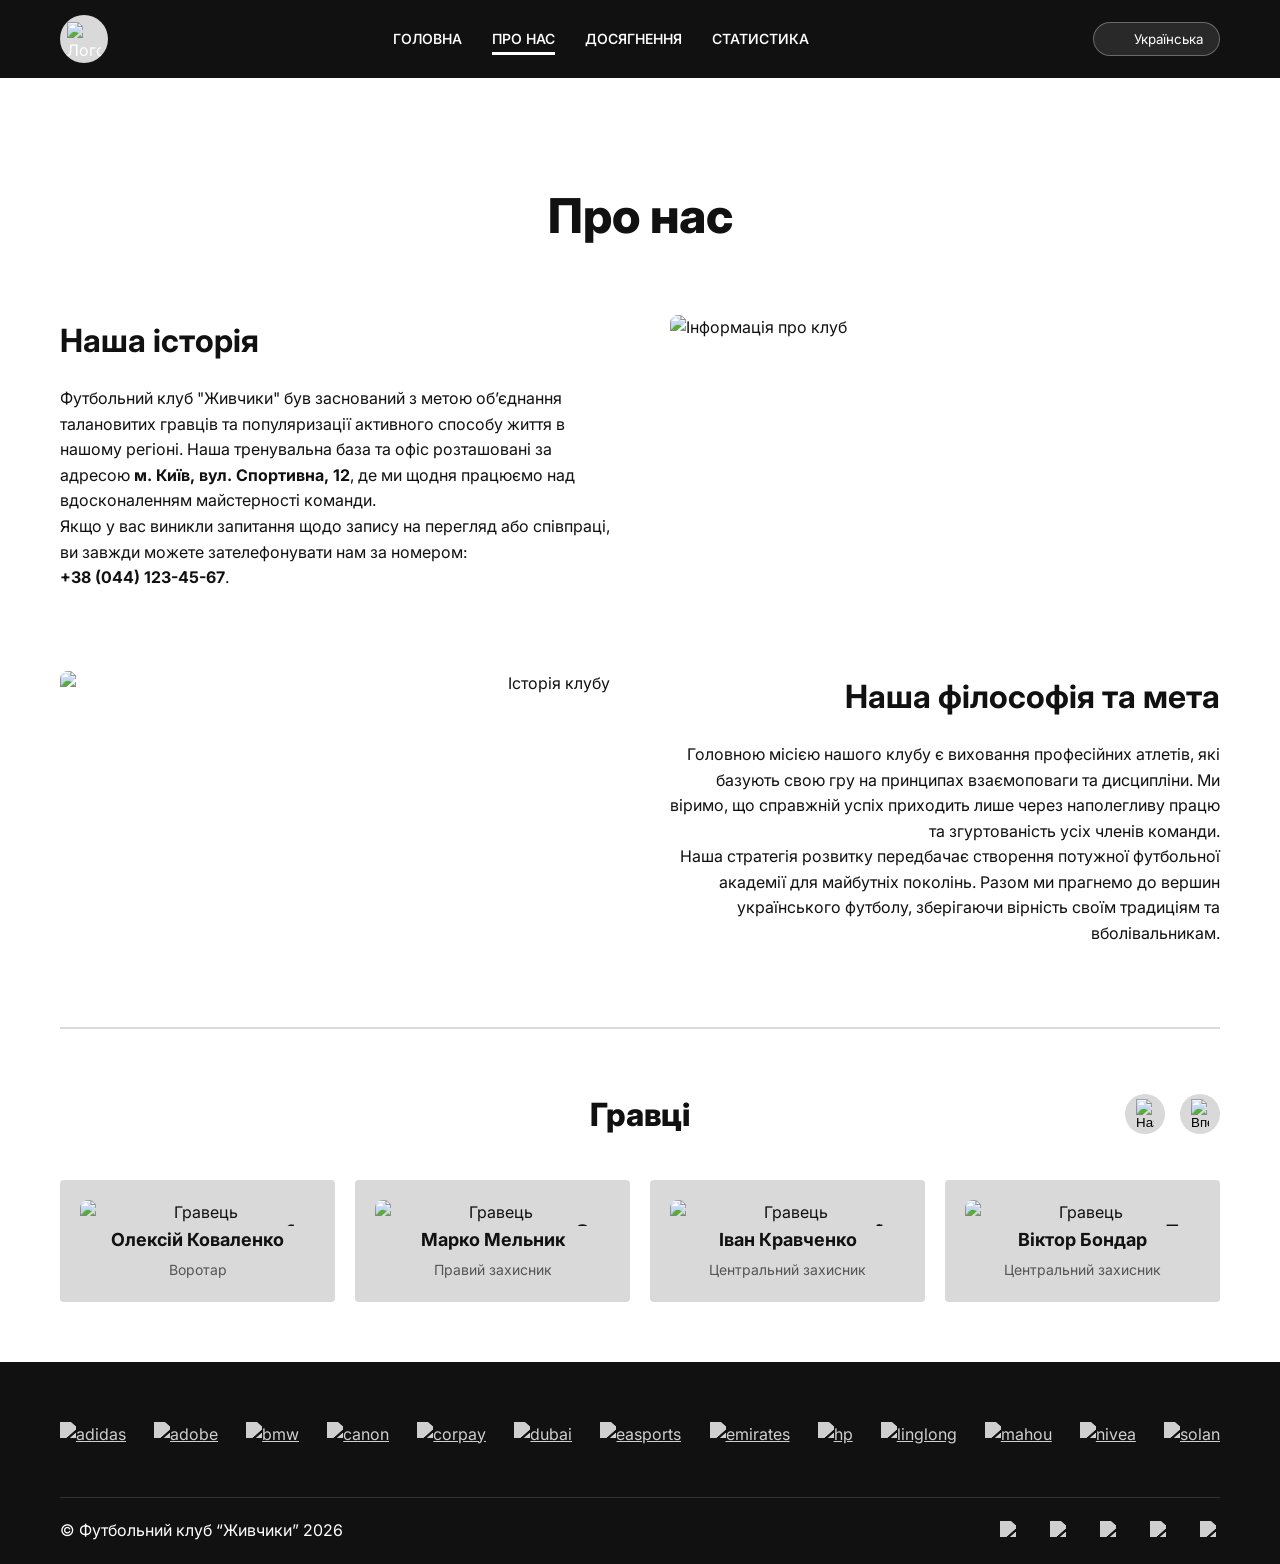
==== about.html @ bc5834ad "website" ====
<!DOCTYPE html>
<html lang="uk">
<head>
    <meta charset="UTF-8">
    <meta name="viewport" content="width=device-width, initial-scale=1.0">
    <title data-key="about_page_title">Про нас - ФК "Живчики"</title>
    <meta name="description" content="Дізнайтеся більше про історію та команду футбольного клубу Живчики.">
    <link rel="icon" href="img/logo.png" type="image/x-icon">
    <link href="https://fonts.googleapis.com/css2?family=Inter:wght@400;600;800&display=swap" rel="stylesheet">
    <link rel="stylesheet" href="style.css">
</head>
<body>

    <header class="header">
        <div class="container header__content">
            <div class="header__logo">
                <div class="logo-circle">
                    <img src="img/logo.png" alt="Логотип клубу" class="logo-img">
                </div>
            </div>
            
            <nav class="header__nav">
                <ul>
                    <li><a href="index.html" data-key="nav_home">ГОЛОВНА</a></li>
                    <li><a href="#" class="active" data-key="nav_about">ПРО НАС</a></li>
                    <li><a href="achievements.html" data-key="nav_achievements">ДОСЯГНЕННЯ</a></li>
                    <li><a href="#" id="stats-btn" data-key="nav_stats">СТАТИСТИКА</a></li>
                </ul>
            </nav>
            
            <div class="header__actions">
                <div class="lang-combobox" id="langSelector">
                    <button class="lang-btn">
                        <img src="img/language.svg" alt="" class="icon-small">
                        <span class="current-lang" data-key="lang_name">Українська</span>
                    </button>
                    <ul class="lang-dropdown">
                        <li><a href="?lang=ua">Українська</a></li>
                        <li><a href="?lang=en">English</a></li>
                    </ul>
                </div>
            </div>
        </div>
    </header>

    <main class="main-content">
        <div class="container">
            <h1 class="page-title" data-key="about_title">Про нас</h1>

            <section class="info-block">
                <div class="info-block__text">
                    <h2 data-key="history_header">Наша історія</h2>
                    <p data-key="history_text">Футбольний клуб "Живчики" був заснований з метою об'єднання талановитих гравців та популяризації активного способу життя в нашому регіоні. 
                        Наша тренувальна база та офіс розташовані за адресою <strong>м. Київ, вул. Спортивна, 12</strong>, де ми щодня працюємо над вдосконаленням майстерності команди. 
                        <br>Якщо у вас виникли запитання щодо запису на перегляд або співпраці, ви завжди можете зателефонувати нам за номером: <br><strong>+38 (044) 123-45-67</strong>.</p>
                </div>
                <div class="info-block__image">
                    <img src="img/fc-photo2.jpeg" alt="Інформація про клуб" class="block-img">
                </div>
            </section>

            <section class="info-block info-block--reverse">
                <div class="info-block__text">
                    <h2 data-key="philosophy_header">Наша філософія та мета</h2>
                    <p data-key="philosophy_text">Головною місією нашого клубу є виховання професійних атлетів, які базують свою гру на принципах взаємоповаги та дисципліни. 
                        Ми віримо, що справжній успіх приходить лише через наполегливу працю та згуртованість усіх членів команди. 
                        <br>Наша стратегія розвитку передбачає створення потужної футбольної академії для майбутніх поколінь. 
                        Разом ми прагнемо до вершин українського футболу, зберігаючи вірність своїм традиціям та вболівальникам.</p>
                </div>
                <div class="info-block__image">
                    <img src="img/fc-photo3.jpg" alt="Історія клубу" class="block-img">
                </div>
            </section>

            <hr class="section-divider">

           <section class="players-carousel">
                <div class="carousel-header">
                    <h2 data-key="players_header">Гравці</h2>
                    <div class="carousel-controls">
                        <button class="control-btn" id="prevBtn"><img src="img/left-btn.png" alt="Назад"></button>
                        <button class="control-btn" id="nextBtn"><img src="img/right-btn.png" alt="Вперед"></button>
                    </div>
                </div>

                <div class="carousel-viewport">
                    <div class="players-track" id="track">
                        
                        <div class="player-card">
                            <div class="player-photo-wrapper">
                                <span class="player-number">1</span>
                                <img src="img/player.png" alt="Гравець" class="player-photo">
                            </div>
                            <div class="player-info">
                                <h3 data-key="name_oleksiy_kovalenko">Олексій Коваленко</h3>
                                <p data-key="pos_gk">Воротар</p>
                            </div>
                        </div>

                        <div class="player-card">
                            <div class="player-photo-wrapper">
                                <span class="player-number">2</span>
                                <img src="img/player.png" alt="Гравець" class="player-photo">
                            </div>
                            <div class="player-info">
                                <h3 data-key="name_marko_melnyk">Марко Мельник</h3>
                                <p data-key="pos_rb">Правий захисник</p>
                            </div>
                        </div>

                        <div class="player-card">
                            <div class="player-photo-wrapper">
                                <span class="player-number">4</span>
                                <img src="img/player.png" alt="Гравець" class="player-photo">
                            </div>
                            <div class="player-info">
                                <h3 data-key="name_ivan_kravchenko">Іван Кравченко</h3>
                                <p data-key="pos_cb">Центральний захисник</p>
                            </div>
                        </div>

                        <div class="player-card">
                            <div class="player-photo-wrapper">
                                <span class="player-number">5</span>
                                <img src="img/player.png" alt="Гравець" class="player-photo">
                            </div>
                            <div class="player-info">
                                <h3 data-key="name_viktor_bondar">Віктор Бондар</h3>
                                <p data-key="pos_cb">Центральний захисник</p>
                            </div>
                        </div>

                        <div class="player-card">
                            <div class="player-photo-wrapper">
                                <span class="player-number">3</span>
                                <img src="img/player.png" alt="Гравець" class="player-photo">
                            </div>
                            <div class="player-info">
                                <h3 data-key="name_artem_sydorenko">Артем Сидоренко</h3>
                                <p data-key="pos_lb">Лівий захисник</p>
                            </div>
                        </div>

                        <div class="player-card">
                            <div class="player-photo-wrapper">
                                <span class="player-number">6</span>
                                <img src="img/player.png" alt="Гравець" class="player-photo">
                            </div>
                            <div class="player-info">
                                <h3 data-key="name_denys_polishchuk">Денис Поліщук</h3>
                                <p data-key="pos_cdm">Опорний півзахисник</p>
                            </div>
                        </div>

                        <div class="player-card">
                            <div class="player-photo-wrapper">
                                <span class="player-number">8</span>
                                <img src="img/player.png" alt="Гравець" class="player-photo">
                            </div>

                            <div class="player-info">
                                <h3 data-key="name_maksym_tkachenko">Максим Ткаченко</h3>
                                <p data-key="pos_cm">Центральний півзахисник</p>
                            </div>
                        </div>

                        <div class="player-card">
                            <div class="player-photo-wrapper">
                                <span class="player-number">10</span>
                                <img src="img/player.png" alt="Гравець" class="player-photo">
                            </div>
                            <div class="player-info">
                                <h3 data-key="name_andriy_shapoval">Андрій Шаповал</h3>
                                <p data-key="pos_cam">Атакувальний півзахисник</p>
                            </div>
                        </div>

                        <div class="player-card">
                            <div class="player-photo-wrapper">
                                <span class="player-number">7</span>
                                <img src="img/player.png" alt="Гравець" class="player-photo">
                            </div>
                            <div class="player-info">
                                <h3 data-key="name_ihor_petrenko">Ігор Петренко</h3>
                                <p data-key="pos_rw">Правий вінгер</p>
                            </div>
                        </div>

                        <div class="player-card">
                            <div class="player-photo-wrapper">
                                <span class="player-number">11</span>
                                <img src="img/player.png" alt="Гравець" class="player-photo">
                            </div>
                            <div class="player-info">
                                <h3 data-key="name_mykola_zubko">Микола Зубко</h3>
                                <p data-key="pos_lw">Лівий вінгер</p>
                            </div>
                        </div>

                        <div class="player-card">
                            <div class="player-photo-wrapper">
                                <span class="player-number">9</span>
                                <img src="img/player.png" alt="Гравець" class="player-photo">
                            </div>
                            <div class="player-info">
                                <h3 data-key="name_roman_shevchuk">Роман Шевчук</h3>
                                <p data-key="pos_st">Центральний нападник</p>
                            </div>
                        </div>
                    </div>
                </div>

            </section>
        </div>
    </main>

    <footer class="footer">
        <div class="container">
            <div class="footer__sponsors">
                <a href="https://www.adidas.co.uk/football" target="_blank"><img src="img/adidas_gray.svg" alt="adidas"></a>
                <a href="https://www.adobe.com/" target="_blank"><img src="img/adobe_gray.svg" alt="adobe"></a>
                <a href="https://www.bmw.pl/pl/index.html" target="_blank"><img src="img/BMW_gray.svg" alt="bmw"></a>
                <a href="https://eu.medical.canon/" target="_blank"><img src="img/canon_gray.svg" alt="canon"></a>
                <a href="https://www.corpay.com/" target="_blank"><img src="img/corpay_gray.svg" alt="corpay"></a>
                <a href="https://www.visitdubai.com/en" target="_blank"><img src="img/dubai_gray.svg" alt="dubai"></a>
                <a href="https://www.ea.com/games/ea-sports-fc?setLocale=en-us" target="_blank"><img src="img/ea-sports_gray.svg" alt="easports"></a>
                <a href="https://www.emirates.com/us/english" target="_blank"><img src="img/emirates_gray1.svg" alt="emirates"></a>
                <a href="https://www.hp.com/us-en/home.html" target="_blank"><img src="img/hp_gray.svg" alt="hp"></a>
                <a href="https://en.linglong.cn/about/index.html" target="_blank"><img src="img/linglong_gray.svg" alt="linglong"></a>
                <a href="https://www.mahou.com/en/" target="_blank"><img src="img/mahou_gray.svg" alt="mahou"></a>
                <a href="https://www.niveausa.com/products/men" target="_blank"><img src="img/nivea_gray.svg" alt="nivea"></a>
                <a href="https://solandecabras.es/en/" target="_blank"><img src="img/solan_gray.svg" alt="solan"></a>
            </div>
            
            <hr class="footer__divider">
            
            <div class="footer__bottom">
                <div class="footer__copy" data-key="footer_copy">
                    &copy; Футбольний клуб "Живчики" 2026
                </div>
                <div class="footer__socials">
                    <a href="https://www.youtube.com/" target="_blank"><img src="img/youtube.svg" alt="YouTube" class="social-icon"></a>
                    <a href="https://www.facebook.com/" target="_blank"><img src="img/facebook.svg" alt="Facebook" class="social-icon"></a>
                    <a href="https://x.com/" target="_blank"><img src="img/x.svg" alt="X" class="social-icon"></a>
                    <a href="https://www.instagram.com/" target="_blank"><img src="img/instagram.svg" alt="Instagram" class="social-icon"></a>
                    <a href="https://www.tiktok.com/" target="_blank"><img src="img/tiktok.svg" alt="TikTok" class="social-icon"></a>
                </div>
            </div>
        </div>
    </footer>
    <script src="script.js"></script>
</body>
</html>
---- style.css ----
* {
    margin: 0;
    padding: 0;
    box-sizing: border-box;
}

body {
    font-family: Inter, Helvetica, Arial, sans-serif;
    background-color: #ffffff;
    color: #111;
    line-height: 1.6;
    display: flex;
    flex-direction: column;
    min-height: 100vh;
}

.container {
    max-width: 1200px;
    margin: 0 auto;
    padding: 0 20px;
}

.header {
    background-color: #111;
    color: #fff;
    padding: 15px 0;
}

.header__content {
    display: flex;
    justify-content: space-between;
    align-items: center;
}

.logo-circle {
    width: 48px;
    height: 48px;
    background-color: #D9D9D9;
    border-radius: 50%;
    display: flex;
    align-items: center;
    justify-content: center;
    overflow: hidden;
}

.logo-img {
    width: 70%;
    height: 70%;
    display: block;
}

.header__nav ul {
    display: flex;
    list-style: none;
    gap: 30px;
}

.header__nav a {
    color: #fff;
    text-decoration: none;
    font-weight: 550;
    font-size: 14px;
    padding-bottom: 5px;
    transition: 0.3s;
}

.header__nav a.active {
    border-bottom: 3px solid #fff;
}

.header__actions {
    display: flex;
    align-items: center;
    gap: 20px;
}

.lang-combobox {
    position: relative;
    display: inline-block;
}

.lang-btn {
    display: flex;
    align-items: center;
    gap: 8px;
    background: rgba(255, 255, 255, 0.1);
    border: 1px solid rgba(255, 255, 255, 0.3);
    color: #fff;
    padding: 8px 16px;
    border-radius: 20px;
    cursor: pointer;
    font-family: 'Inter', sans-serif;
    transition: 0.3s;
}

.lang-btn:hover {
    background: rgba(255, 255, 255, 0.2);
}

.lang-dropdown {
    position: absolute;
    top: calc(100% + 5px);
    right: 0;
    background: #1a1a1a;
    border: 1px solid #333;
    border-radius: 12px;
    list-style: none;
    padding: 8px 0;
    margin: 0;
    min-width: 130px;
    display: none;
    z-index: 1000;
    box-shadow: 0 4px 12px rgba(0,0,0,0.5);
}

.lang-dropdown li a {
    display: block;
    padding: 8px 16px;
    color: #fff;
    text-decoration: none;
    font-size: 14px;
    transition: 0.2s;
}

.lang-dropdown li a:hover {
    background: #333;
}

.lang-combobox.active .lang-dropdown {
    display: block;
}

.lang-combobox.active .arrow-icon {
    transform: rotate(180deg);
}

.icon-small {
    width: 16px;
    height: 16px;
    display: inline-block;
    vertical-align: middle;
    
    filter: brightness(0) invert(1);
}

.main-content {
    flex: 1;
    display: flex;
    align-items: center;
    padding: 60px 0;
}

.hero {
    display: flex;
    align-items: stretch; 
    gap: 50px;
}

.hero__text {
    flex: 1;
    display: flex;
    flex-direction: column;
}

.hero__text h1 {
    font-size: 36px;
    margin-bottom: 25px;
    font-weight: 800;
}

.hero__text p {
    color: #444;
    margin-bottom: 30px;
}

.hero__image {
    flex: 1;
}

.hero__image img {
    width: 100%;
    height: auto;
    display: block;
    border-radius: 8px;
}

.btn-primary {
    display: inline-block;
    background-color: #111;
    color: #fff;
    padding: 12px 30px;
    text-decoration: none;
    border-radius: 8px;
    font-weight: 600;
    transition: 0.3s;
    margin-top: auto; 
    align-self: flex-start;
}

.btn-primary:hover {
    background-color: #333;
}

.footer {
    background-color: #111;
    color: #fff;
    padding: 40px 0 20px 0;
}

.footer__sponsors {
    display: flex;
    justify-content: space-between;
    align-items: center;
    flex-wrap: wrap;
    gap: 20px;
    margin-bottom: 30px;
    padding: 20px 0;
}

.footer__sponsors a {
    display: flex;
    align-items: center;
    justify-content: center;
}

.footer__sponsors img {
    max-height: 50px;
    width: auto;
    filter: brightness(0) invert(1);
    display: block;
    opacity: 0.8;
    transition: opacity 0.3s ease;
}

.footer__sponsors a:hover img {
    opacity: 1;
}

.footer__divider {
    border: 0;
    border-top: 1px solid #333;
    margin-bottom: 20px;
}

.footer__bottom {
    display: flex;
    justify-content: space-between;
    align-items: center;
}

.footer__socials {
    display: flex;
    gap: 30px;
}

.social-icon {
    width: 20px;
    height: 20px;
    display: block;
    
    filter: brightness(0) invert(1);
    
    opacity: 0.8;
    transition: opacity 0.3s ease, transform 0.3s ease;
}

.footer__socials a:hover .social-icon {
    opacity: 1;
    transform: scale(1.1);
}

.page-title {
    text-align: center;
    font-size: 48px;
    font-weight: 800;
    margin: 40px 0 60px;
}

.info-block {
    display: flex;
    gap: 60px;
    margin-bottom: 80px;
}

.info-block--reverse {
    flex-direction: row-reverse;
    text-align: right;
}

.info-block__text {
    flex: 1;
}

.info-block__text h2 {
    font-size: 32px;
    margin-bottom: 20px;
}

.info-block__image {
    flex: 1;
}

.block-img {
    width: 100%;
    display: block;
    border-radius: 8px;
}

.section-divider {
    border: 0;
    border-top: 2px solid #D9D9D9;
    margin: 60px 0;
}

.carousel-viewport {
    width: 100%;
    overflow: hidden;
}

.players-track {
    display: flex;
    gap: 20px;
    transition: transform 0.5s cubic-bezier(0.4, 0, 0.2, 1);
    will-change: transform;
}

.player-card {
    flex: 0 0 calc((100% - (3 * 20px)) / 4); 
    background-color: #D9D9D9;
    padding: 20px;
    border-radius: 4px;
    text-align: center;
}

.carousel-header {
    position: relative;
    display: flex;
    justify-content: center;
    align-items: center;
    margin-bottom: 40px;
    min-height: 50px;
}

.carousel-header h2 {
    margin: 0;
    font-size: 32px;
    font-weight: 800;
}

.carousel-controls {
    position: absolute;
    right: 0;
    display: flex;
    gap: 15px;
}

.control-btn {
    background: #D9D9D9;
    border: none;
    width: 40px;
    height: 40px;
    border-radius: 50%;
    cursor: pointer;
    display: flex;
    align-items: center;
    justify-content: center;
    transition: 0.3s;
}

.control-btn:hover {
    background: #bbb;
}

.control-btn img {
    width: 18px;
}

.player-photo-wrapper {
    position: relative;
    overflow: hidden;
    z-index: 5;
    border-radius: 8px;
}

.player-number {
    position: absolute;
    top: 15px;
    right: 20px;
    z-index: 10;
    font-weight: 800;
    font-size: 24px;
    color: #111;
}

.player-photo {
    width: 100%;
    display: block;
    transition: transform 0.4s ease;
    transform-origin: center top;
}

.player-card:hover .player-photo {
    transform: scale(1.1);
}

.player-info h3 {
    font-size: 18px;
    margin-bottom: 5px;
}

.player-info p {
    font-size: 14px;
    color: #555;
}

.achievements-track {
    display: flex;
    gap: 20px;
    transition: transform 0.5s ease;
}

.achievement-card {
    flex: 0 0 calc((100% - 80px) / 5);
    display: flex;
    flex-direction: column;
    align-items: center;
    padding: 20px;
    text-align: center;
    box-sizing: border-box;
    position: relative;
}

.achievement-card::before {
    content: "";
    position: absolute;
    left: -10px;
    top: 15%;
    height: 70%;
    width: 1px;
    background-color: #D9D9D9;
}

.achievement-card:first-child::before {
    display: none;
}

.achievement-image {
    overflow: hidden;
    padding: 10px;
}

.trophy-img {
    height: 150px;
    width: auto;
    transition: transform 0.4s ease;
}

.achievement-card:hover .trophy-img {
    transform: scale(1.2);
}

.win-count {
    background-color: #D9D9D9;
    color: #111;
    width: 44px;
    height: 44px;
    border-radius: 50%;
    display: flex;
    align-items: center;
    justify-content: center;
    font-weight: 800;
    font-size: 18px;
    margin-bottom: 15px;
}

.championship-name {
    font-size: 20px;
    font-weight: 800;
    margin: 0;
}


@media (max-width: 1199px) {
    .container {
        max-width: 960px;
    }

    .hero {
        gap: 30px;
    }
    .hero__text h1 {
        font-size: 32px;
    }

    .info-block {
        gap: 40px;
        margin-bottom: 60px;
    }

    .player-card {
        flex: 0 0 calc((100% - (2 * 20px)) / 3); 
    }

    .achievement-card {
        flex: 0 0 calc((100% - (3 * 20px)) / 4);
    }
    
    .footer__sponsors {
        justify-content: center;
        gap: 30px;
    }
}


@media (min-width: 1200px) {
    .container {
        max-width: 1200px;
    }

    .hero__text h1 {
        font-size: 36px;
    }

    .player-card {
        flex: 0 0 calc((100% - (3 * 20px)) / 4);
    }

    .achievement-card {
        flex: 0 0 calc((100% - (4 * 20px)) / 5);
    }

    .footer__sponsors {
        justify-content: space-between;
    }
}
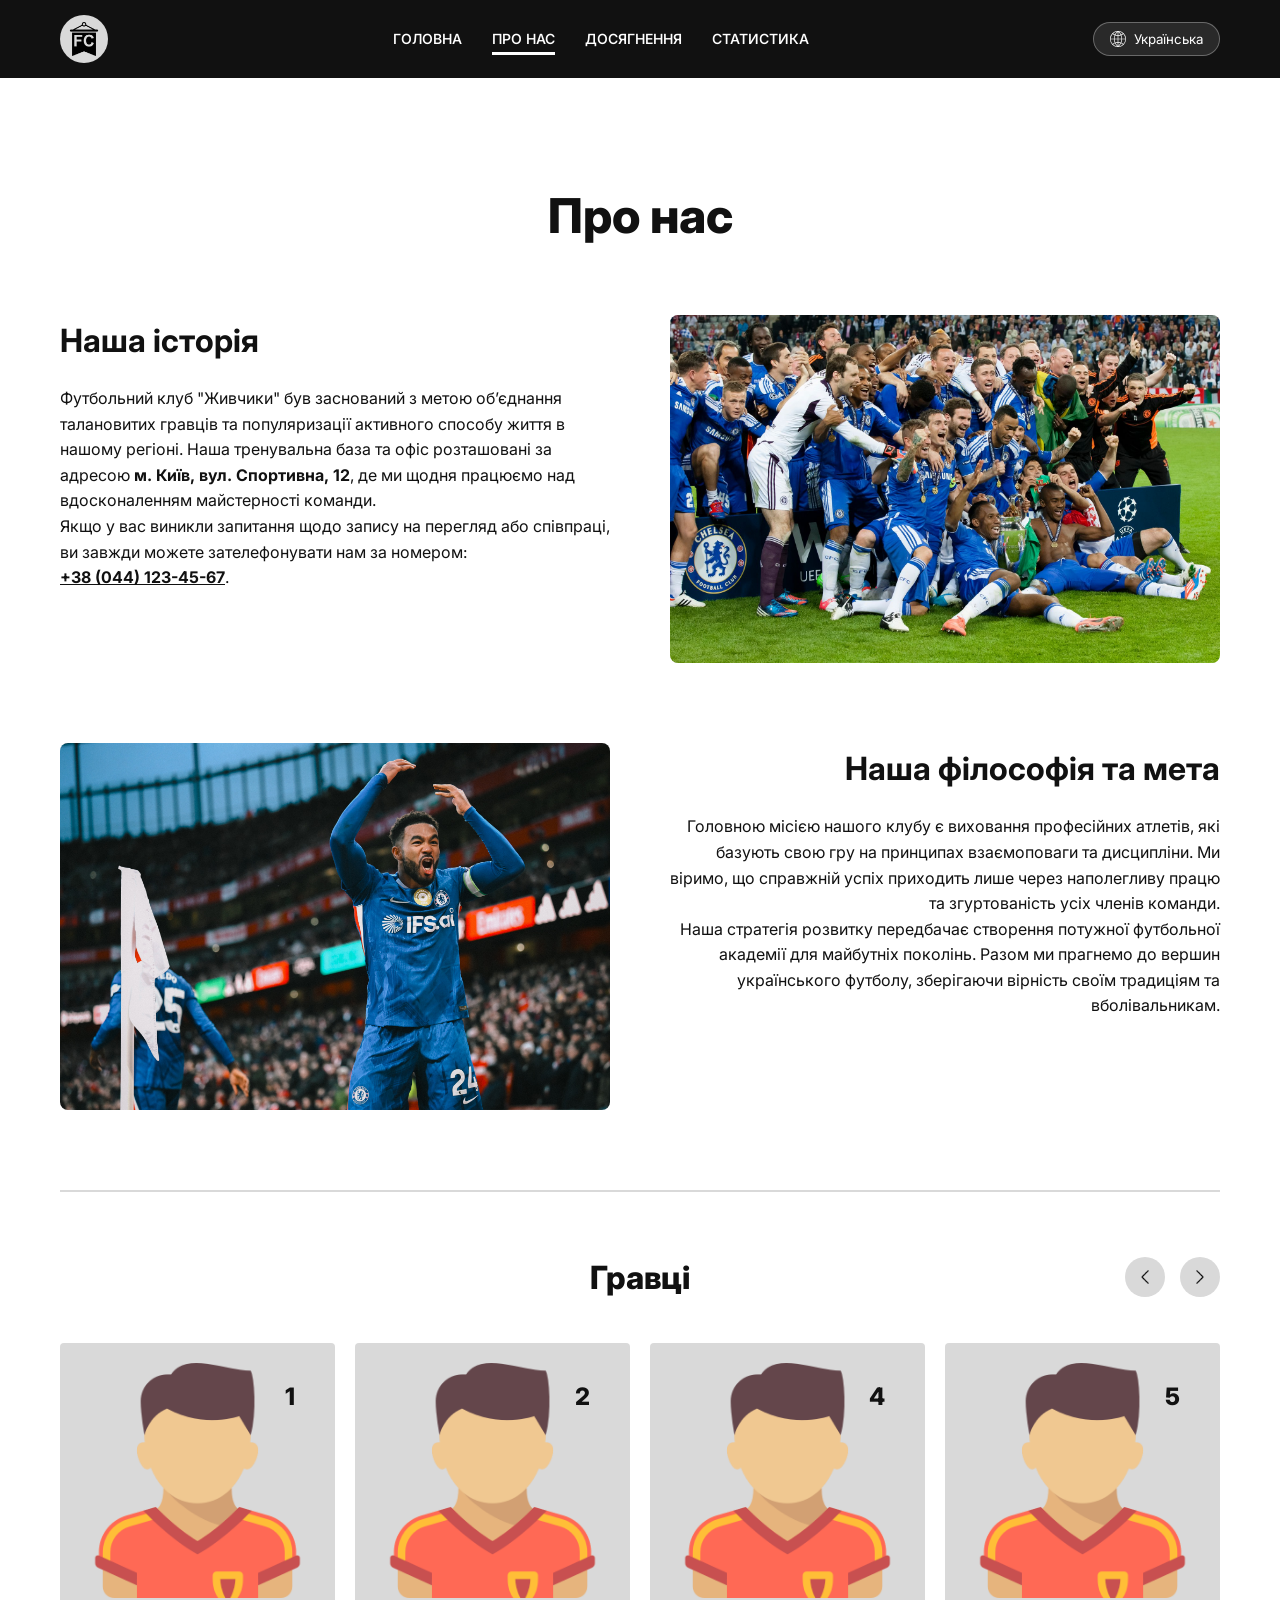
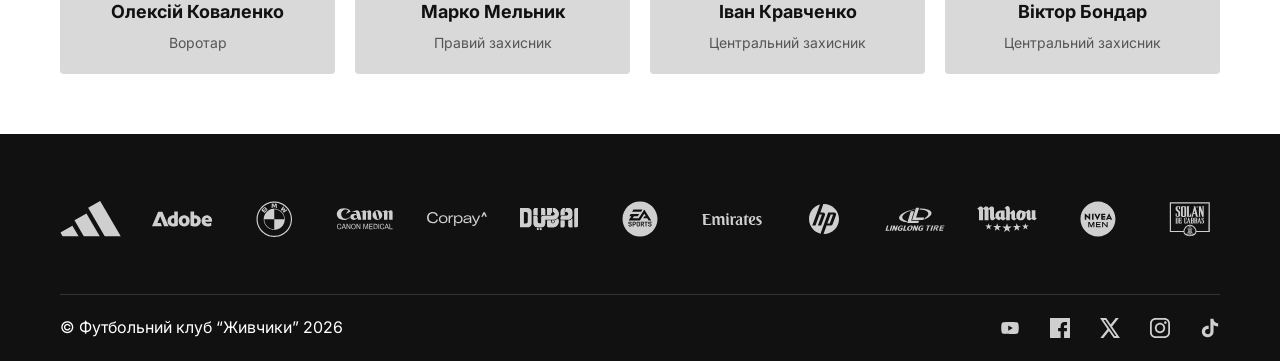
==== commit 4854e06b: "added responsive design for mobile devices" ====
--- a/about.html
+++ b/about.html
@@ -8,6 +8,7 @@
     <link rel="icon" href="img/logo.png" type="image/x-icon">
     <link href="https://fonts.googleapis.com/css2?family=Inter:wght@400;600;800&display=swap" rel="stylesheet">
     <link rel="stylesheet" href="style.css">
+    <link rel="stylesheet" href="responsive.css">
 </head>
 <body>
 
@@ -39,6 +40,12 @@
                         <li><a href="?lang=en">English</a></li>
                     </ul>
                 </div>
+                
+                <button class="hamburger-btn" id="hamburgerBtn" aria-label="Меню">
+                    <span class="hamburger-line"></span>
+                    <span class="hamburger-line"></span>
+                    <span class="hamburger-line"></span>
+                </button>
             </div>
         </div>
     </header>
--- a/style.css
+++ b/style.css
@@ -12,6 +12,7 @@
     display: flex;
     flex-direction: column;
     min-height: 100vh;
+    overflow-x: hidden;
 }
 
 .container {
@@ -72,6 +73,8 @@
     display: flex;
     align-items: center;
     gap: 20px;
+    position: relative;
+    z-index: 2000;
 }
 
 .lang-combobox {
@@ -479,57 +482,49 @@
     margin: 0;
 }
 
-
-@media (max-width: 1199px) {
-    .container {
-        max-width: 960px;
-    }
-
-    .hero {
-        gap: 30px;
-    }
-    .hero__text h1 {
-        font-size: 32px;
-    }
-
-    .info-block {
-        gap: 40px;
-        margin-bottom: 60px;
-    }
-
-    .player-card {
-        flex: 0 0 calc((100% - (2 * 20px)) / 3); 
-    }
-
-    .achievement-card {
-        flex: 0 0 calc((100% - (3 * 20px)) / 4);
-    }
-    
-    .footer__sponsors {
-        justify-content: center;
-        gap: 30px;
-    }
-}
-
-
-@media (min-width: 1200px) {
-    .container {
-        max-width: 1200px;
-    }
-
-    .hero__text h1 {
-        font-size: 36px;
-    }
-
-    .player-card {
-        flex: 0 0 calc((100% - (3 * 20px)) / 4);
-    }
-
-    .achievement-card {
-        flex: 0 0 calc((100% - (4 * 20px)) / 5);
-    }
-
-    .footer__sponsors {
-        justify-content: space-between;
-    }
+.hamburger-btn {
+    display: none;
+    background: none;
+    border: none;
+    cursor: pointer;
+    z-index: 2000;
+    flex-direction: column;
+    gap: 6px;
+    padding: 5px;
+}
+
+.hamburger-line {
+    width: 30px;
+    height: 3px;
+    background-color: #fff;
+    border-radius: 2px;
+    transition: transform 0.3s ease, opacity 0.3s ease;
+}
+
+.toast-message {
+    position: fixed;
+    bottom: -50px;
+    left: 50%;
+    transform: translateX(-50%);
+    background-color: #333;
+    color: #fff;
+    padding: 12px 24px;
+    border-radius: 8px;
+    font-size: 14px;
+    z-index: 3000;
+    opacity: 0;
+    transition: all 0.3s ease;
+    pointer-events: none;
+    white-space: nowrap;
+    box-shadow: 0 4px 12px rgba(0,0,0,0.5);
+}
+
+.toast-message.show {
+    bottom: 30px;
+    opacity: 1;
+}
+
+.phone-link {
+    color: inherit;
+    text-decoration: underline;
 }
--- a/responsive.css
+++ b/responsive.css
@@ -0,0 +1,203 @@
+@media screen and (max-width: 991px) {
+    .container {
+        padding: 0 15px;
+        max-width: 95vw;
+    }
+    .hamburger-btn {
+        display: flex;
+    }
+    .header__nav {
+        position: fixed;
+        top: 0;
+        left: 0;
+        width: 100vw;
+        height: 100vh;
+        background-color: rgba(17, 17, 17, 0.98);
+        display: flex;
+        align-items: center;
+        justify-content: center;
+        z-index: 1500;
+        opacity: 0;
+        pointer-events: none;
+        transition: opacity 0.3s ease;
+    }
+    .header__nav.open {
+        opacity: 1;
+        pointer-events: auto;
+    }
+    .header__nav ul {
+        flex-direction: column;
+        align-items: center;
+        gap: 40px;
+    }
+    .header__nav a {
+        font-size: 24px;
+        padding: 10px 20px;
+    }
+    .hamburger-btn.active .hamburger-line:nth-child(1) {
+        transform: translateY(9px) rotate(45deg);
+    }
+    .hamburger-btn.active .hamburger-line:nth-child(2) {
+        opacity: 0;
+    }
+    .hamburger-btn.active .hamburger-line:nth-child(3) {
+        transform: translateY(-9px) rotate(-45deg);
+    }
+    .hero {
+        flex-direction: column;
+        text-align: justify;
+        gap: 30px;
+    }
+    .hero__text h1 {
+        font-size: 32px;
+        margin-bottom: 15px;
+        text-align: center;
+    }
+    .btn-primary {
+        align-self: center;
+        margin-top: 20px;
+    }
+    .page-title {
+        font-size: 36px;
+        margin: 30px 0 40px;
+    }
+    .info-block, .info-block--reverse {
+        flex-direction: column;
+        text-align: justify;
+        gap: 30px;
+        margin-bottom: 50px;
+    }
+    .info-block__text h2 {
+        font-size: 26px;
+        text-align: center;
+    }
+    .carousel-header {
+        flex-direction: column;
+        gap: 20px;
+        margin-bottom: 30px;
+    }
+    .carousel-header h2, .carousel-header h1 {
+        font-size: 26px;
+        text-align: center;
+    }
+    .carousel-controls {
+        position: static;
+        justify-content: center;
+        gap: 30px;
+    }
+    .achievement-card::before {
+        display: none;
+    }
+    .footer__sponsors {
+        justify-content: center;
+        gap: 25px;
+    }
+    .footer__bottom {
+        flex-direction: column;
+        gap: 20px;
+        text-align: center;
+    }
+    .btn-primary:hover {
+        background-color: #111;
+    }
+    .player-card:hover .player-photo {
+        transform: none;
+    }
+    .achievement-card:hover .trophy-img {
+        transform: none;
+    }
+    .footer__sponsors a:hover img {
+        opacity: 0.8;
+    }
+    .footer__socials a:hover .social-icon {
+        opacity: 0.8;
+        transform: none;
+    }
+    .control-btn:hover {
+        background: #D9D9D9;
+    }
+    .footer__socials a {
+        padding: 20px;
+        display: flex;
+        align-items: center;
+        justify-content: center;
+        margin: -12px;
+    }
+    .lang-btn, .hamburger-btn {
+        min-height: 44px;
+        min-width: 44px;
+        justify-content: center;
+    }
+    .lang-dropdown li {
+        min-height: 44px;
+    }
+}
+
+@media screen and (max-width: 575px) {
+    .player-card, .achievement-card {
+        flex: 0 0 100%;
+    }
+    .current-lang {
+        display: none;
+    }
+}
+
+@media screen and (min-width: 576px) and (max-width: 991px) {
+    .player-card {
+        flex: 0 0 calc((100% - 20px) / 2);
+    }
+    .achievement-card {
+        flex: 0 0 calc((100% - 40px) / 3);
+    }
+}
+
+@media screen and (min-width: 992px) {
+    .phone-link {
+        pointer-events: none;
+        cursor: text;
+    }
+}
+
+@media screen and (min-width: 992px) and (max-width: 1199px) {
+    .container {
+        max-width: 960px;
+    }
+    .hero {
+        gap: 30px;
+    }
+    .hero__text h1 {
+        font-size: 32px;
+    }
+    .info-block {
+        gap: 40px;
+        margin-bottom: 60px;
+    }
+    .player-card {
+        flex: 0 0 calc((100% - (2 * 20px)) / 3);
+    }
+    .achievement-card {
+        flex: 0 0 calc((100% - (3 * 20px)) / 4);
+    }
+    .footer__sponsors {
+        justify-content: center;
+        gap: 30px;
+    }
+}
+
+@media screen and (min-width: 1200px) {
+    .container {
+        max-width: 1200px;
+    }
+    .hero__text h1 {
+        font-size: 36px;
+    }
+    .player-card {
+        flex: 0 0 calc((100% - (3 * 20px)) / 4);
+    }
+    .achievement-card {
+        flex: 0 0 calc((100% - (4 * 20px)) / 5);
+    }
+    .footer__sponsors {
+        justify-content: space-between;
+    }
+}
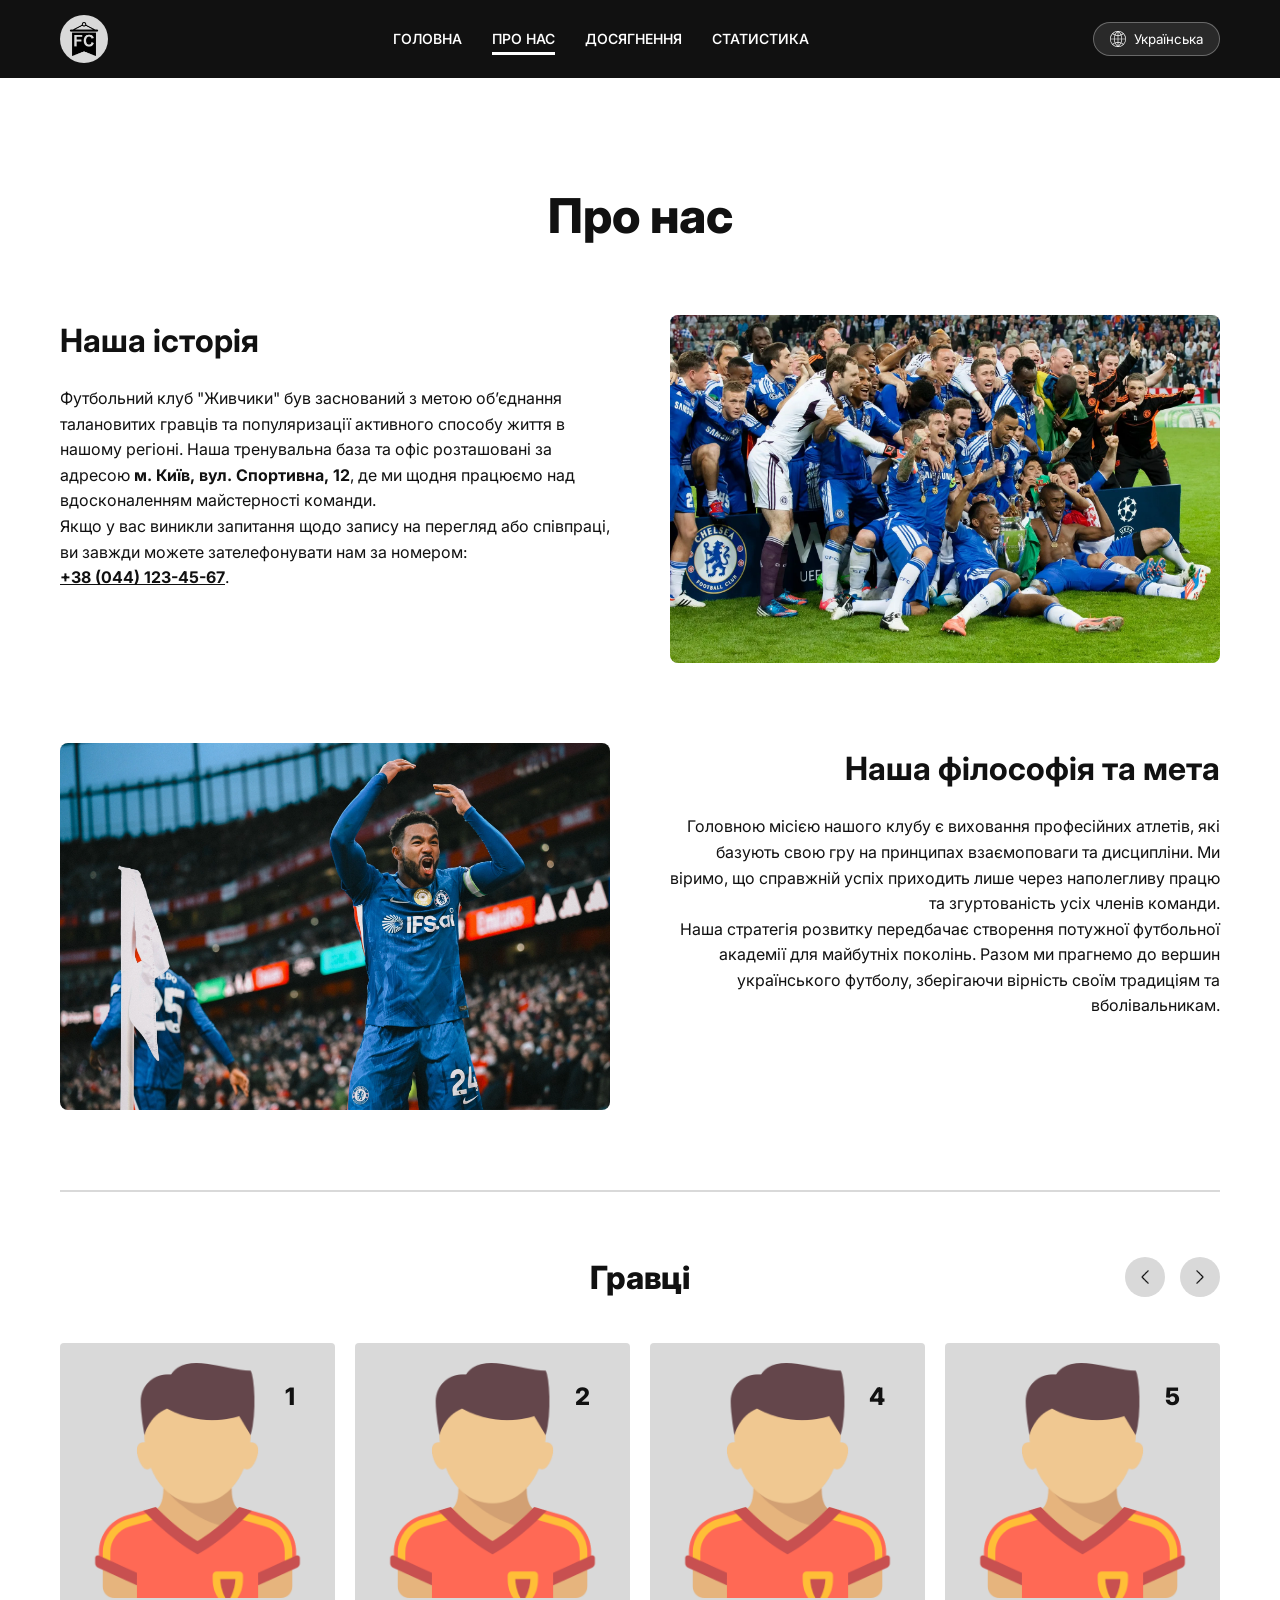
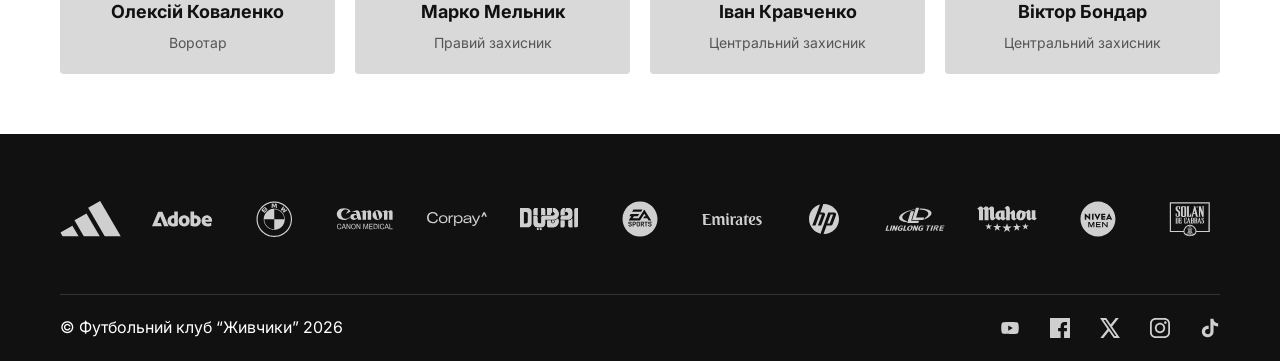
==== commit b07dc7f0: "now using webp and svg only" ====
--- a/about.html
+++ b/about.html
@@ -5,10 +5,18 @@
     <meta name="viewport" content="width=device-width, initial-scale=1.0">
     <title data-key="about_page_title">Про нас - ФК "Живчики"</title>
     <meta name="description" content="Дізнайтеся більше про історію та команду футбольного клубу Живчики.">
-    <link rel="icon" href="img/logo.png" type="image/x-icon">
-    <link href="https://fonts.googleapis.com/css2?family=Inter:wght@400;600;800&display=swap" rel="stylesheet">
-    <link rel="stylesheet" href="style.css">
-    <link rel="stylesheet" href="responsive.css">
+    <link rel="icon" href="img/logo.webp" type="image/x-icon">
+    
+    <link rel="preconnect" href="https://fonts.googleapis.com">
+    <link rel="preconnect" href="https://fonts.gstatic.com" crossorigin>
+
+    <link rel="stylesheet" href="https://fonts.googleapis.com/css2?family=Inter:wght@400;600;800&display=swap" media="print" onload="this.media='all'">
+
+    <noscript>
+        <link rel="stylesheet" href="https://fonts.googleapis.com/css2?family=Inter:wght@400;600;800&display=swap">
+    </noscript>
+
+    <link rel="stylesheet" href="style_min.css">
 </head>
 <body>
 
@@ -16,7 +24,7 @@
         <div class="container header__content">
             <div class="header__logo">
                 <div class="logo-circle">
-                    <img src="img/logo.png" alt="Логотип клубу" class="logo-img">
+                    <img src="img/logo.webp" alt="Логотип клубу" class="logo-img">
                 </div>
             </div>
             
@@ -31,7 +39,7 @@
             
             <div class="header__actions">
                 <div class="lang-combobox" id="langSelector">
-                    <button class="lang-btn">
+                    <button class="lang-btn" aria-label="Вибір мови">
                         <img src="img/language.svg" alt="" class="icon-small">
                         <span class="current-lang" data-key="lang_name">Українська</span>
                     </button>
@@ -62,7 +70,7 @@
                         <br>Якщо у вас виникли запитання щодо запису на перегляд або співпраці, ви завжди можете зателефонувати нам за номером: <br><strong>+38 (044) 123-45-67</strong>.</p>
                 </div>
                 <div class="info-block__image">
-                    <img src="img/fc-photo2.jpeg" alt="Інформація про клуб" class="block-img">
+                    <img src="img/fc-photo2.webp" alt="Інформація про клуб" class="block-img">
                 </div>
             </section>
 
@@ -75,7 +83,7 @@
                         Разом ми прагнемо до вершин українського футболу, зберігаючи вірність своїм традиціям та вболівальникам.</p>
                 </div>
                 <div class="info-block__image">
-                    <img src="img/fc-photo3.jpg" alt="Історія клубу" class="block-img">
+                    <img src="img/fc-photo3.webp" alt="Історія клубу" class="block-img">
                 </div>
             </section>
 
@@ -85,8 +93,8 @@
                 <div class="carousel-header">
                     <h2 data-key="players_header">Гравці</h2>
                     <div class="carousel-controls">
-                        <button class="control-btn" id="prevBtn"><img src="img/left-btn.png" alt="Назад"></button>
-                        <button class="control-btn" id="nextBtn"><img src="img/right-btn.png" alt="Вперед"></button>
+                        <button class="control-btn" id="prevBtn"><img src="img/left-btn.webp" alt="Назад"></button>
+                        <button class="control-btn" id="nextBtn"><img src="img/right-btn.webp" alt="Вперед"></button>
                     </div>
                 </div>
 
@@ -96,7 +104,7 @@
                         <div class="player-card">
                             <div class="player-photo-wrapper">
                                 <span class="player-number">1</span>
-                                <img src="img/player.png" alt="Гравець" class="player-photo">
+                                <img src="img/player.webp" alt="Гравець" class="player-photo">
                             </div>
                             <div class="player-info">
                                 <h3 data-key="name_oleksiy_kovalenko">Олексій Коваленко</h3>
@@ -107,7 +115,7 @@
                         <div class="player-card">
                             <div class="player-photo-wrapper">
                                 <span class="player-number">2</span>
-                                <img src="img/player.png" alt="Гравець" class="player-photo">
+                                <img src="img/player.webp" alt="Гравець" class="player-photo">
                             </div>
                             <div class="player-info">
                                 <h3 data-key="name_marko_melnyk">Марко Мельник</h3>
@@ -118,7 +126,7 @@
                         <div class="player-card">
                             <div class="player-photo-wrapper">
                                 <span class="player-number">4</span>
-                                <img src="img/player.png" alt="Гравець" class="player-photo">
+                                <img src="img/player.webp" alt="Гравець" class="player-photo">
                             </div>
                             <div class="player-info">
                                 <h3 data-key="name_ivan_kravchenko">Іван Кравченко</h3>
@@ -129,7 +137,7 @@
                         <div class="player-card">
                             <div class="player-photo-wrapper">
                                 <span class="player-number">5</span>
-                                <img src="img/player.png" alt="Гравець" class="player-photo">
+                                <img src="img/player.webp" alt="Гравець" class="player-photo">
                             </div>
                             <div class="player-info">
                                 <h3 data-key="name_viktor_bondar">Віктор Бондар</h3>
@@ -140,7 +148,7 @@
                         <div class="player-card">
                             <div class="player-photo-wrapper">
                                 <span class="player-number">3</span>
-                                <img src="img/player.png" alt="Гравець" class="player-photo">
+                                <img src="img/player.webp" alt="Гравець" class="player-photo">
                             </div>
                             <div class="player-info">
                                 <h3 data-key="name_artem_sydorenko">Артем Сидоренко</h3>
@@ -151,7 +159,7 @@
                         <div class="player-card">
                             <div class="player-photo-wrapper">
                                 <span class="player-number">6</span>
-                                <img src="img/player.png" alt="Гравець" class="player-photo">
+                                <img src="img/player.webp" alt="Гравець" class="player-photo">
                             </div>
                             <div class="player-info">
                                 <h3 data-key="name_denys_polishchuk">Денис Поліщук</h3>
@@ -162,7 +170,7 @@
                         <div class="player-card">
                             <div class="player-photo-wrapper">
                                 <span class="player-number">8</span>
-                                <img src="img/player.png" alt="Гравець" class="player-photo">
+                                <img src="img/player.webp" alt="Гравець" class="player-photo">
                             </div>
 
                             <div class="player-info">
@@ -174,7 +182,7 @@
                         <div class="player-card">
                             <div class="player-photo-wrapper">
                                 <span class="player-number">10</span>
-                                <img src="img/player.png" alt="Гравець" class="player-photo">
+                                <img src="img/player.webp" alt="Гравець" class="player-photo">
                             </div>
                             <div class="player-info">
                                 <h3 data-key="name_andriy_shapoval">Андрій Шаповал</h3>
@@ -185,7 +193,7 @@
                         <div class="player-card">
                             <div class="player-photo-wrapper">
                                 <span class="player-number">7</span>
-                                <img src="img/player.png" alt="Гравець" class="player-photo">
+                                <img src="img/player.webp" alt="Гравець" class="player-photo">
                             </div>
                             <div class="player-info">
                                 <h3 data-key="name_ihor_petrenko">Ігор Петренко</h3>
@@ -196,7 +204,7 @@
                         <div class="player-card">
                             <div class="player-photo-wrapper">
                                 <span class="player-number">11</span>
-                                <img src="img/player.png" alt="Гравець" class="player-photo">
+                                <img src="img/player.webp" alt="Гравець" class="player-photo">
                             </div>
                             <div class="player-info">
                                 <h3 data-key="name_mykola_zubko">Микола Зубко</h3>
@@ -207,7 +215,7 @@
                         <div class="player-card">
                             <div class="player-photo-wrapper">
                                 <span class="player-number">9</span>
-                                <img src="img/player.png" alt="Гравець" class="player-photo">
+                                <img src="img/player.webp" alt="Гравець" class="player-photo">
                             </div>
                             <div class="player-info">
                                 <h3 data-key="name_roman_shevchuk">Роман Шевчук</h3>
--- a/style_min.css
+++ b/style_min.css
@@ -0,0 +1 @@
+*{margin:0;padding:0;box-sizing:border-box}body{font-family:Inter,Helvetica,Arial,sans-serif;background-color:#fff;color:#111;line-height:1.6;display:flex;flex-direction:column;min-height:100vh;overflow-x:hidden}.container{max-width:1200px;margin:0 auto;padding:0 20px}.header{background-color:#111;color:#fff;padding:15px 0}.header__content{display:flex;justify-content:space-between;align-items:center}.logo-circle{width:48px;height:48px;background-color:#d9d9d9;border-radius:50%;display:flex;align-items:center;justify-content:center;overflow:hidden}.logo-img{width:70%;height:70%;display:block}.header__nav ul{display:flex;list-style:none;gap:30px}.header__nav a{color:#fff;text-decoration:none;font-weight:550;font-size:14px;padding-bottom:5px;transition:.3s}.header__nav a.active{border-bottom:3px solid #fff}.header__actions{display:flex;align-items:center;gap:20px;position:relative;z-index:2000}.lang-combobox{position:relative;display:inline-block}.lang-btn{display:flex;align-items:center;gap:8px;background:rgba(255,255,255,.1);border:1px solid rgba(255,255,255,.3);color:#fff;padding:8px 16px;border-radius:20px;cursor:pointer;font-family:Inter,sans-serif;transition:.3s}.lang-btn:hover{background:rgba(255,255,255,.2)}.lang-dropdown{position:absolute;top:calc(100% + 5px);right:0;background:#1a1a1a;border:1px solid #333;border-radius:12px;list-style:none;padding:8px 0;margin:0;min-width:130px;display:none;z-index:1000;box-shadow:0 4px 12px rgba(0,0,0,.5)}.lang-dropdown li a{display:block;padding:8px 16px;color:#fff;text-decoration:none;font-size:14px;transition:.2s}.lang-dropdown li a:hover{background:#333}.lang-combobox.active .lang-dropdown{display:block}.lang-combobox.active .arrow-icon{transform:rotate(180deg)}.icon-small{width:16px;height:16px;display:inline-block;vertical-align:middle;filter:brightness(0) invert(1)}.main-content{flex:1;display:flex;align-items:center;padding:60px 0}.hero{display:flex;align-items:stretch;gap:50px}.hero__text{flex:1;display:flex;flex-direction:column}.hero__text h1{font-size:36px;margin-bottom:25px;font-weight:800}.hero__text p{color:#444;margin-bottom:30px}.hero__image{flex:1}.hero__image img{width:100%;height:auto;display:block;border-radius:8px}.btn-primary{display:inline-block;background-color:#111;color:#fff;padding:12px 30px;text-decoration:none;border-radius:8px;font-weight:600;transition:.3s;margin-top:auto;align-self:flex-start}.btn-primary:hover{background-color:#333}.footer{background-color:#111;color:#fff;padding:40px 0 20px 0}.footer__sponsors{display:flex;justify-content:space-between;align-items:center;flex-wrap:wrap;gap:20px;margin-bottom:30px;padding:20px 0}.footer__sponsors a{display:flex;align-items:center;justify-content:center}.footer__sponsors img{max-height:50px;width:auto;filter:brightness(0) invert(1);display:block;opacity:.8;transition:opacity .3s ease}.footer__sponsors a:hover img{opacity:1}.footer__divider{border:0;border-top:1px solid #333;margin-bottom:20px}.footer__bottom{display:flex;justify-content:space-between;align-items:center}.footer__socials{display:flex;gap:30px}.social-icon{width:20px;height:20px;display:block;filter:brightness(0) invert(1);opacity:.8;transition:opacity .3s ease,transform .3s ease}.footer__socials a:hover .social-icon{opacity:1;transform:scale(1.1)}.page-title{text-align:center;font-size:48px;font-weight:800;margin:40px 0 60px}.info-block{display:flex;gap:60px;margin-bottom:80px}.info-block--reverse{flex-direction:row-reverse;text-align:right}.info-block__text{flex:1}.info-block__text h2{font-size:32px;margin-bottom:20px}.info-block__image{flex:1}.block-img{width:100%;display:block;border-radius:8px}.section-divider{border:0;border-top:2px solid #d9d9d9;margin:60px 0}.carousel-viewport{width:100%;overflow:hidden}.players-track{display:flex;gap:20px;transition:transform .5s cubic-bezier(.4,0,.2,1);will-change:transform}.player-card{flex:0 0 calc((100% - (3 * 20px))/ 4);background-color:#d9d9d9;padding:20px;border-radius:4px;text-align:center}.carousel-header{position:relative;display:flex;justify-content:center;align-items:center;margin-bottom:40px;min-height:50px}.carousel-header h2{margin:0;font-size:32px;font-weight:800}.carousel-controls{position:absolute;right:0;display:flex;gap:15px}.control-btn{background:#d9d9d9;border:none;width:40px;height:40px;border-radius:50%;cursor:pointer;display:flex;align-items:center;justify-content:center;transition:.3s}.control-btn:hover{background:#bbb}.control-btn img{width:18px}.player-photo-wrapper{position:relative;overflow:hidden;z-index:5;border-radius:8px}.player-number{position:absolute;top:15px;right:20px;z-index:10;font-weight:800;font-size:24px;color:#111}.player-photo{width:100%;display:block;transition:transform .4s ease;transform-origin:center top}.player-card:hover .player-photo{transform:scale(1.1)}.player-info h3{font-size:18px;margin-bottom:5px}.player-info p{font-size:14px;color:#555}.achievements-track{display:flex;gap:20px;transition:transform .5s ease}.achievement-card{flex:0 0 calc((100% - 80px)/ 5);display:flex;flex-direction:column;align-items:center;padding:20px;text-align:center;box-sizing:border-box;position:relative}.achievement-card::before{content:"";position:absolute;left:-10px;top:15%;height:70%;width:1px;background-color:#d9d9d9}.achievement-card:first-child::before{display:none}.achievement-image{overflow:hidden;padding:10px}.trophy-img{height:150px;width:auto;transition:transform .4s ease}.achievement-card:hover .trophy-img{transform:scale(1.2)}.win-count{background-color:#d9d9d9;color:#111;width:44px;height:44px;border-radius:50%;display:flex;align-items:center;justify-content:center;font-weight:800;font-size:18px;margin-bottom:15px}.championship-name{font-size:20px;font-weight:800;margin:0}.hamburger-btn{display:none;background:0 0;border:none;cursor:pointer;z-index:2000;flex-direction:column;gap:6px;padding:5px}.hamburger-line{width:30px;height:3px;background-color:#fff;border-radius:2px;transition:transform .3s ease,opacity .3s ease}.toast-message{position:fixed;bottom:-50px;left:50%;transform:translateX(-50%);background-color:#333;color:#fff;padding:12px 24px;border-radius:8px;font-size:14px;z-index:3000;opacity:0;transition:all .3s ease;pointer-events:none;white-space:nowrap;box-shadow:0 4px 12px rgba(0,0,0,.5)}.toast-message.show{bottom:30px;opacity:1}.phone-link{color:inherit;text-decoration:underline}@media screen and (max-width:991px){.container{padding:0 15px;max-width:100%}.hamburger-btn{display:flex}.header__nav{position:fixed;top:0;left:0;width:100vw;height:100vh;background-color:rgba(17,17,17,.98);display:flex;align-items:center;justify-content:center;z-index:1500;opacity:0;pointer-events:none;transition:opacity .3s ease}.header__nav.open{opacity:1;pointer-events:auto}.header__nav ul{flex-direction:column;align-items:center;gap:40px}.header__nav a{font-size:24px;padding:10px 20px}.hamburger-btn.active .hamburger-line:nth-child(1){transform:translateY(9px) rotate(45deg)}.hamburger-btn.active .hamburger-line:nth-child(2){opacity:0}.hamburger-btn.active .hamburger-line:nth-child(3){transform:translateY(-9px) rotate(-45deg)}.hero{flex-direction:column;text-align:justify;gap:30px}.hero__text h1{font-size:32px;margin-bottom:15px;text-align:center}.btn-primary{align-self:center;margin-top:20px}.page-title{font-size:36px;margin:30px 0 40px}.info-block,.info-block--reverse{flex-direction:column;text-align:justify;gap:30px;margin-bottom:50px}.info-block__text h2{font-size:26px;text-align:center}.carousel-header{flex-direction:column;gap:20px;margin-bottom:30px}.carousel-header h1,.carousel-header h2{font-size:26px;text-align:center}.carousel-controls{position:static;justify-content:center;gap:30px}.achievement-card::before{display:none}.footer__sponsors{justify-content:center;gap:25px}.footer__bottom{flex-direction:column;gap:20px;text-align:center}.btn-primary:hover{background-color:#111}.player-card:hover .player-photo{transform:none}.achievement-card:hover .trophy-img{transform:none}.footer__sponsors a:hover img{opacity:.8}.footer__socials a:hover .social-icon{opacity:.8;transform:none}.control-btn:hover{background:#d9d9d9}.footer__socials a{padding:20px;display:flex;align-items:center;justify-content:center;margin:-12px}.hamburger-btn,.lang-btn{min-height:44px;min-width:44px;justify-content:center}.lang-dropdown li{min-height:44px}}@media screen and (max-width:575px){.achievement-card,.player-card{flex:0 0 100%}.current-lang{display:none}}@media screen and (min-width:576px) and (max-width:991px){.player-card{flex:0 0 calc((100% - 20px)/ 2)}.achievement-card{flex:0 0 calc((100% - 40px)/ 3)}}@media screen and (min-width:992px){.phone-link{pointer-events:none;cursor:text}}@media screen and (min-width:992px) and (max-width:1199px){.container{max-width:960px}.hero{gap:30px}.hero__text h1{font-size:32px}.info-block{gap:40px;margin-bottom:60px}.player-card{flex:0 0 calc((100% - (2 * 20px))/ 3)}.achievement-card{flex:0 0 calc((100% - (3 * 20px))/ 4)}.footer__sponsors{justify-content:center;gap:30px}}@media screen and (min-width:1200px){.container{max-width:1200px}.hero__text h1{font-size:36px}.player-card{flex:0 0 calc((100% - (3 * 20px))/ 4)}.achievement-card{flex:0 0 calc((100% - (4 * 20px))/ 5)}.footer__sponsors{justify-content:space-between}}
